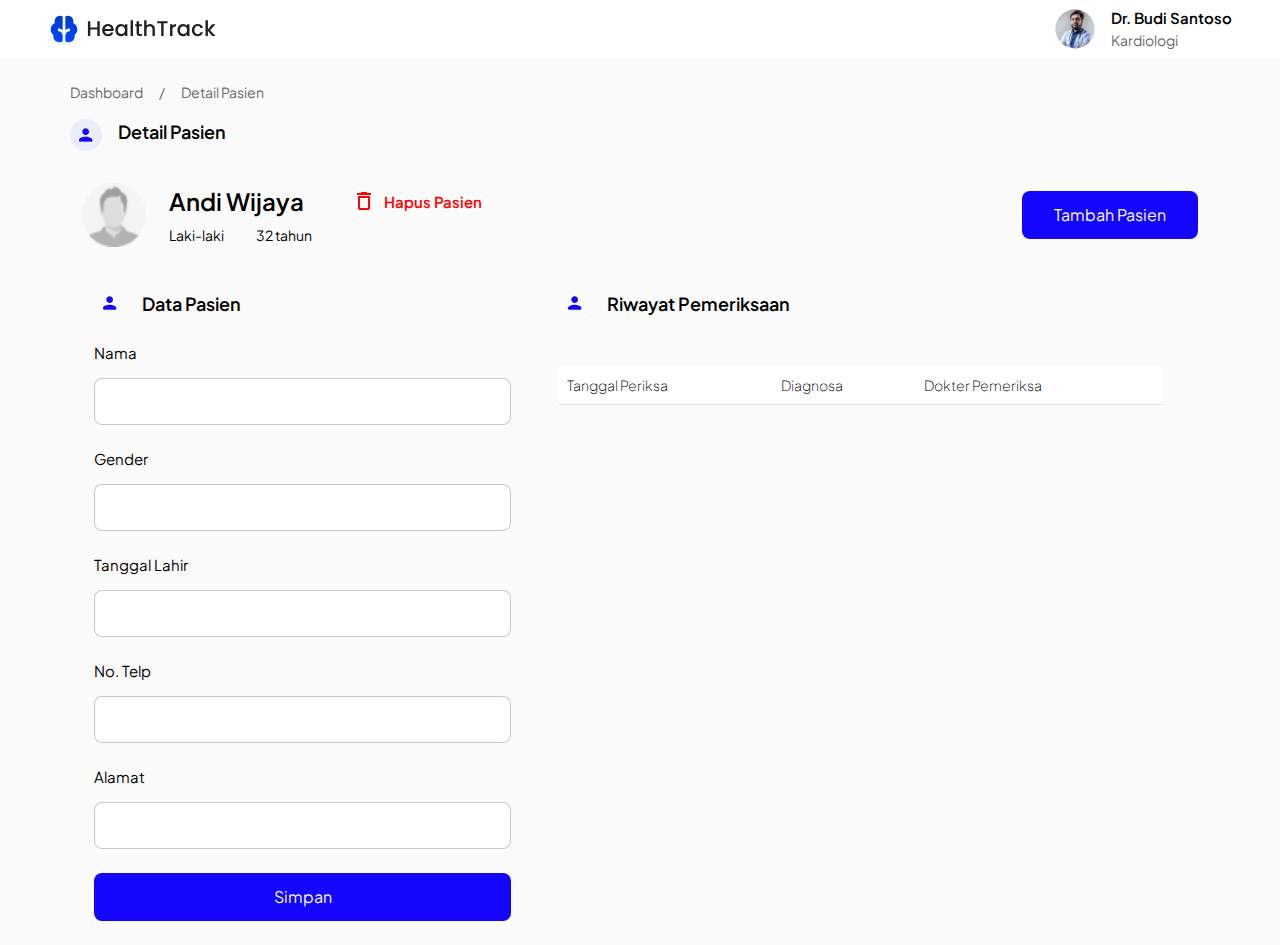
==== client/detail-pasien.html @ f68a46c5 "detail-pasien" ====
<!DOCTYPE html>
<html lang="en">
<head>
    <meta charset="UTF-8">
    <meta name="viewport" content="width=device-width, initial-scale=1.0">
    <link href="https://cdn.jsdelivr.net/npm/bootstrap@5.3.3/dist/css/bootstrap.min.css" rel="stylesheet" integrity="sha384-QWTKZyjpPEjISv5WaRU9OFeRpok6YctnYmDr5pNlyT2bRjXh0JMhjY6hW+ALEwIH" crossorigin="anonymous">
    <link href="https://cdn.jsdelivr.net/npm/bootstrap-icons@1.11.3/font/bootstrap-icons.min.css" rel="stylesheet" >
    <link rel="stylesheet" href="css/style.css">
    <link rel="icon" type="image/svg" href="assets/icon.svg">
    <title>Detail Pasien - Health Track</title>
</head>
<body>
    <div class="navbar">
        <img src="assets/logo.svg" alt="logo image">
        <div class="d-flex column gap-3 align-items-center hover-container">
            <img src="assets/profil_doctor.svg" width="40px" height="40px" alt="doctor">
            <div class="d-inline-flex flex-column gap-1">
                <span class="body-semibold">Dr. Budi Santoso</span>
                <span class="gray body">Kardiologi</span>
            </div>
            <div class="logout-menu">
                <span class="body">Logout</span>
            </div>
        </div>
    </div>

    <div class="container">
        <div class="d-flex row gap-3">
            <div class="navigasi mt-4 d-inline-flex gap-3 p-0">
                <a href="index.php">Dashboard</a>
                <a href="#">/</a>
                <a href="detail-pasien.html">Detail Pasien</a>
            </div>
            <div class="d-inline-flex gap-3 align-items-center p-0">
                <img src="assets/ic_person.png" alt="ic">
                <h2>Detail Pasien</h2>
            </div>

            <div class="d-flex justify-content-between mt-3">
                <div>
                    <div style="display: flex; align-items: center; gap: 23px;">
                        <img src="assets/male.png" width="64px" height="64px">
                        <div style="display: flex; flex-direction: column; align-items: flex-start; gap: 10px;">
                            <div style="display: flex; align-items: center; gap: 48px;">
                                <span class="detail-nama-pasien">Andi Wijaya</span>
                                <div style="display: flex; align-items: center; gap: 8px;">
                                    <svg xmlns="http://www.w3.org/2000/svg" width="24" height="24" viewBox="0 0 24 24" fill="none">
                                        <path d="M6 19C6 19.5304 6.21071 20.0391 6.58579 20.4142C6.96086 20.7893 7.46957 21 8 21H16C16.5304 21 17.0391 20.7893 17.4142 20.4142C17.7893 20.0391 18 19.5304 18 19V7H6V19ZM8 9H16V19H8V9ZM15.5 4L14.5 3H9.5L8.5 4H5V6H19V4H15.5Z" fill="#FF0000"/>
                                    </svg>
                                    <span class="hapus-pasien">
                                        Hapus Pasien
                                    </span>
                                </div>
                            </div>
                            <div style="display: flex; align-items: flex-start; gap: 32px;">
                                <span class="detail-data-pasien">
                                    Laki-laki
                                </span>
                                <span class="detail-data-pasien">
                                    32 tahun
                                </span>
                            </div>
                        </div>
                    </div>
                </div>
                <div class="d-flex align-items-center">
                    <a href="tambah-pasien.html" class="button-primary">Tambah Pasien</a>
                </div>
            </div>

            <div class="row">
                <div class="col-sm-5" style="display: flex; padding: 24px; flex-direction: column; align-items: flex-start; gap: 24px;">
                    <div style="display: flex; align-items: center; gap: 16px;">
                        <svg xmlns="http://www.w3.org/2000/svg" width="32" height="32" viewBox="0 0 32 32" fill="none">
                            <path d="M15.6667 16C17.5083 16 19 14.5083 19 12.6667C19 10.825 17.5083 9.33334 15.6667 9.33334C13.825 9.33334 12.3333 10.825 12.3333 12.6667C12.3333 14.5083 13.825 16 15.6667 16ZM15.6667 17.6667C13.4417 17.6667 9 18.7833 9 21V21.8333C9 22.2917 9.375 22.6667 9.83333 22.6667H21.5C21.9583 22.6667 22.3333 22.2917 22.3333 21.8333V21C22.3333 18.7833 17.8917 17.6667 15.6667 17.6667Z" fill="#1405FE"/>
                        </svg>
                        <span class="detail-data-pasien-teks">
                            Data Pasien
                        </span>
                    </div>
                    <div class="d-flex flex-column gap-3 w-100">
                        <span class="body-reguler">Nama</span>
                        <input type="text" class="data-input form-control" name="tanggal_lahir" id="tanggal_lahir">
                    </div>
                    <div class="d-flex flex-column gap-3 w-100">
                        <span class="body-reguler">Gender</span>
                        <select class="custom-dropdown form-control">
                            <option value="" disabled selected></option>
                            <option value="Laki-laki">Laki-laki</option>
                            <option value="Perempuan">Perempuan</option>
                        </select>
                    </div>
                    <div class="d-flex flex-column gap-3 w-100">
                        <span class="body-reguler">Tanggal Lahir</span>
                        <input type="text" class="data-input form-control" name="tanggal_lahir" id="tanggal_lahir">
                    </div>
                    <div class="d-flex flex-column gap-3 w-100">
                        <span class="body-reguler">No. Telp</span>
                        <input type="text" class="data-input form-control" name="tanggal_lahir" id="tanggal_lahir">
                    </div>
                    <div class="d-flex flex-column gap-3 w-100">
                        <span class="body-reguler">Alamat</span>
                        <input type="text" class="data-input form-control" name="tanggal_lahir" id="tanggal_lahir">
                    </div>
                    <div class="d-flex align-items-center w-100">
                        <input type="submit" class="button-primary w-100" value="Simpan">
                    </div>
                </div>
                <div class="col-sm-7" style="display: flex; padding: 24px; flex-direction: column; align-items: flex-start; gap: 24px;">
                    <div style="display: flex; align-items: center; gap: 16px;">
                        <svg xmlns="http://www.w3.org/2000/svg" width="32" height="32" viewBox="0 0 32 32" fill="none">
                            <path d="M15.6667 16C17.5083 16 19 14.5083 19 12.6667C19 10.825 17.5083 9.33334 15.6667 9.33334C13.825 9.33334 12.3333 10.825 12.3333 12.6667C12.3333 14.5083 13.825 16 15.6667 16ZM15.6667 17.6667C13.4417 17.6667 9 18.7833 9 21V21.8333C9 22.2917 9.375 22.6667 9.83333 22.6667H21.5C21.9583 22.6667 22.3333 22.2917 22.3333 21.8333V21C22.3333 18.7833 17.8917 17.6667 15.6667 17.6667Z" fill="#1405FE"/>
                        </svg>
                        <span class="detail-data-pasien-teks">
                            Riwayat Pemeriksaan
                        </span>
                    </div>
                    <div class="w-100">
                        <table class="table table-hover mt-4">
                            <thead>
                                <tr>
                                    <th>Tanggal Periksa</th>
                                    <th>Diagnosa</th>
                                    <th>Dokter Pemeriksa</th>
                                </tr>
                            </thead>
                                <tr>
                                </tr>
                            <tbody>

                            </tbody>
                        </table>
                    </div>
                </div>
            </div>
        
    </div>



</body>
</html>
---- client/css/style.css ----
@import url('https://fonts.googleapis.com/css2?family=Plus+Jakarta+Sans:ital,wght@0,200..800;1,200..800&display=swap');

:root {
    --Primary: #1405FE;
    --Black: #000000;
    --Gray: #6B6B6B;
    --Light-Grey: #FFFFFF;
    --Light-Blue: #ECECFF;
    --Base : #FBFBFB
}

body{
    font-family: "Plus Jakarta Sans";
    background-color: var(--Base);
    color: var(--Black);
}

.navbar{
    display: flex;
    padding: 8px 48px;
    justify-content: space-between;
    align-items: center;
    border-bottom: 1px solid var(--Light-Grey, #F4F4F5);
    background: #FFF;
    width: 100%;
}

h1{
    font-size: 24px;
    font-style: normal;
    font-weight: 600;
    line-height: normal;

}

h2{
    font-size: 18px;
    font-style: normal;
    font-weight: 600;
    line-height: normal;
}

.body-semibold{
    font-size: 15px;
    font-style: normal;
    font-weight: 600;
    line-height: normal;
}

.body-reguler{
    font-size: 15px;
    font-style: normal;
    font-weight: 400;
    line-height: normal;    
}

.body{
    font-size: 14px;
    font-style: normal;
    font-weight: 400;
    line-height: normal;
    
}

.gray{
    color: var(--Gray);
}

.hover-container {
    position: relative;
}

.logout-menu {
    color: red;
    display: none;
    position: absolute;
    top: 100%;
    left: 0;
    background-color: white;
    border-radius: 8px;
    width: 100%;
    padding: 10px;
    box-shadow: 0 2px 39px rgba(0, 0, 0, 0.082);
}

.hover-container:hover .logout-menu {
    display: block;
}

.daftar-pasien{
    padding: 12px 24px;
    flex-direction: column;
    align-items: flex-start;
    gap: 24px;
    border-radius: 8px;
    border: 1px solid var(--Light-Grey, #F4F4F5);
    background: #FFF;
}

.data-input {
    padding: 12px;
    align-items: center;
    font-size: 14px;
    color: black;
    border-radius: 8px;
    border: none;
    border: 1px solid rgba(0, 0, 0, 0.20);
    width: 100%;
}

.search-input {
    padding: 12px;
    align-items: center;
    font-size: 14px;
    color: black;
    border-radius: 8px;
    border: none;
    background-color: #F4F4F5;
    width: 400px;
}

.search-input::placeholder {
    color: var(--Gray);
    font-size: 14px;
}

.custom-dropdown {
    padding: 12px;
    align-items: center;
    font-size: 14px;
    color: black;
    border-radius: 8px;
    border: 1px solid rgba(0, 0, 0, 0.20);
    width: 100%;
}

.button-primary{
    padding: 12px 32px;
    text-decoration: none;
    color: white;
    border: none;
    border-radius: 8px;
    background: var(--Primary, #1405FE);
}

.button-primary:hover{
    background:#1000ece7;
}

.button-secondary{
    padding: 12px 32px;
    text-decoration: none;
    color: black;
    border: none;
    border-radius: 8px;
    background-color: #F4F4F5;
}

.button-secondary:hover{
    background-color: #F3F3FF;
    color: var(--Primary);
}

thead th{
    font-size: 14px;
    font-weight: 200;
    color: var(--Gray);
    vertical-align: middle;
}

td {
    vertical-align: middle;
    font-size: 14px;
    font-weight: 400;
}

td a {
    text-decoration: none;
    color: black;
}

.navigasi a{
    font-size: 14px;
    font-weight: 400;
    color: var(--Gray);
    text-decoration: none;
}

.container-form{
    border-radius: 8px;
    border: 1px solid var(--Light-Grey, #F4F4F5);
    background: #FFF;
    padding: 24px;
}

.hapus-pasien{
    color: #F00;
    text-align: center;
    font-family: "Plus Jakarta Sans";
    font-size: 15px;
    font-style: normal;
    font-weight: 600;
    line-height: normal;
}

.detail-nama-pasien{
    color: #000;
    text-align: center;

    /* h1 */
    font-family: "Plus Jakarta Sans";
    font-size: 24px;
    font-style: normal;
    font-weight: 600;
    line-height: normal;
}

.detail-data-pasien{
    color: #000;
    text-align: center;
    font-family: "Plus Jakarta Sans";
    font-size: 14px;
    font-style: normal;
    font-weight: 400;
    line-height: normal;
}

.detail-data-pasien-teks{
    color: var(--Black, #000);

    /* h2 */
    font-family: "Plus Jakarta Sans";
    font-size: 18px;
    font-style: normal;
    font-weight: 600;
    line-height: normal;
}
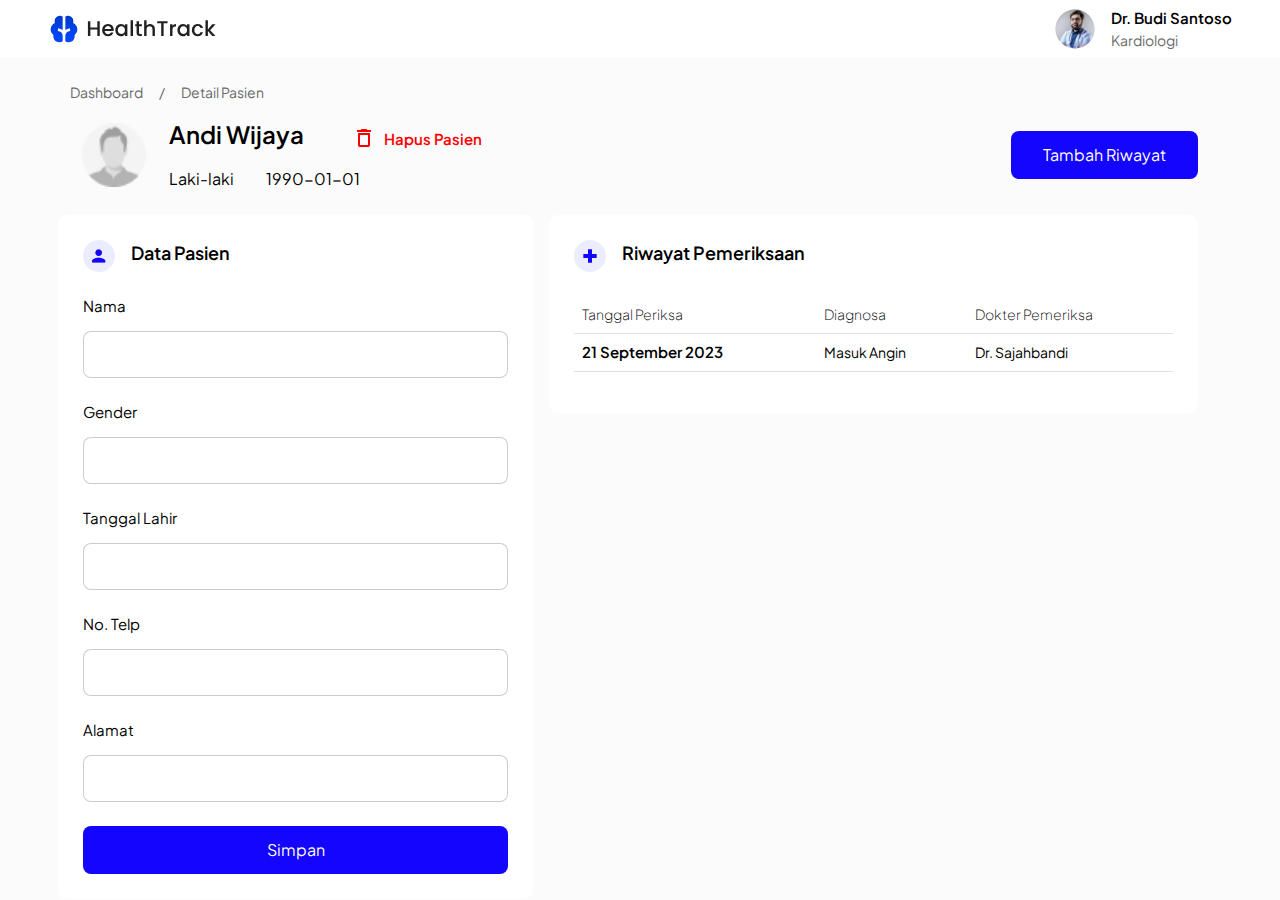
==== commit 3d5d164f: "add FE admin and user" ====
--- a/client/detail-pasien.html
+++ b/client/detail-pasien.html
@@ -11,7 +11,7 @@
 </head>
 <body>
     <div class="navbar">
-        <img src="assets/logo.svg" alt="logo image">
+        <a href="index.php"><img src="assets/logo.svg" alt="logo image"></a>
         <div class="d-flex column gap-3 align-items-center hover-container">
             <img src="assets/profil_doctor.svg" width="40px" height="40px" alt="doctor">
             <div class="d-inline-flex flex-column gap-1">
@@ -25,15 +25,11 @@
     </div>
 
     <div class="container">
-        <div class="d-flex row gap-3">
+        <div class="d-flex row">
             <div class="navigasi mt-4 d-inline-flex gap-3 p-0">
                 <a href="index.php">Dashboard</a>
                 <a href="#">/</a>
                 <a href="detail-pasien.html">Detail Pasien</a>
-            </div>
-            <div class="d-inline-flex gap-3 align-items-center p-0">
-                <img src="assets/ic_person.png" alt="ic">
-                <h2>Detail Pasien</h2>
             </div>
 
             <div class="d-flex justify-content-between mt-3">
@@ -42,14 +38,14 @@
                         <img src="assets/male.png" width="64px" height="64px">
                         <div style="display: flex; flex-direction: column; align-items: flex-start; gap: 10px;">
                             <div style="display: flex; align-items: center; gap: 48px;">
-                                <span class="detail-nama-pasien">Andi Wijaya</span>
+                                <h1>Andi Wijaya</h1>
                                 <div style="display: flex; align-items: center; gap: 8px;">
                                     <svg xmlns="http://www.w3.org/2000/svg" width="24" height="24" viewBox="0 0 24 24" fill="none">
                                         <path d="M6 19C6 19.5304 6.21071 20.0391 6.58579 20.4142C6.96086 20.7893 7.46957 21 8 21H16C16.5304 21 17.0391 20.7893 17.4142 20.4142C17.7893 20.0391 18 19.5304 18 19V7H6V19ZM8 9H16V19H8V9ZM15.5 4L14.5 3H9.5L8.5 4H5V6H19V4H15.5Z" fill="#FF0000"/>
                                     </svg>
-                                    <span class="hapus-pasien">
+                                    <a href="" class="body-semibold" style="color: red; text-decoration: none;">
                                         Hapus Pasien
-                                    </span>
+                                    </a>
                                 </div>
                             </div>
                             <div style="display: flex; align-items: flex-start; gap: 32px;">
@@ -57,26 +53,22 @@
                                     Laki-laki
                                 </span>
                                 <span class="detail-data-pasien">
-                                    32 tahun
+                                    1990-01-01
                                 </span>
                             </div>
                         </div>
                     </div>
                 </div>
                 <div class="d-flex align-items-center">
-                    <a href="tambah-pasien.html" class="button-primary">Tambah Pasien</a>
+                    <a href="tambah-riwayat.html" class="button-primary">Tambah Riwayat</a>
                 </div>
             </div>
 
-            <div class="row">
-                <div class="col-sm-5" style="display: flex; padding: 24px; flex-direction: column; align-items: flex-start; gap: 24px;">
+            <div class="row mt-4 p-0">
+                <div class="col-sm-5 container-form" style="display: flex; padding: 24px; flex-direction: column; align-items: flex-start; gap: 24px;">
                     <div style="display: flex; align-items: center; gap: 16px;">
-                        <svg xmlns="http://www.w3.org/2000/svg" width="32" height="32" viewBox="0 0 32 32" fill="none">
-                            <path d="M15.6667 16C17.5083 16 19 14.5083 19 12.6667C19 10.825 17.5083 9.33334 15.6667 9.33334C13.825 9.33334 12.3333 10.825 12.3333 12.6667C12.3333 14.5083 13.825 16 15.6667 16ZM15.6667 17.6667C13.4417 17.6667 9 18.7833 9 21V21.8333C9 22.2917 9.375 22.6667 9.83333 22.6667H21.5C21.9583 22.6667 22.3333 22.2917 22.3333 21.8333V21C22.3333 18.7833 17.8917 17.6667 15.6667 17.6667Z" fill="#1405FE"/>
-                        </svg>
-                        <span class="detail-data-pasien-teks">
-                            Data Pasien
-                        </span>
+                        <img src="assets/ic_person.png" alt="">
+                        <h2>Data Pasien</h2>
                     </div>
                     <div class="d-flex flex-column gap-3 w-100">
                         <span class="body-reguler">Nama</span>
@@ -106,30 +98,32 @@
                         <input type="submit" class="button-primary w-100" value="Simpan">
                     </div>
                 </div>
-                <div class="col-sm-7" style="display: flex; padding: 24px; flex-direction: column; align-items: flex-start; gap: 24px;">
-                    <div style="display: flex; align-items: center; gap: 16px;">
-                        <svg xmlns="http://www.w3.org/2000/svg" width="32" height="32" viewBox="0 0 32 32" fill="none">
-                            <path d="M15.6667 16C17.5083 16 19 14.5083 19 12.6667C19 10.825 17.5083 9.33334 15.6667 9.33334C13.825 9.33334 12.3333 10.825 12.3333 12.6667C12.3333 14.5083 13.825 16 15.6667 16ZM15.6667 17.6667C13.4417 17.6667 9 18.7833 9 21V21.8333C9 22.2917 9.375 22.6667 9.83333 22.6667H21.5C21.9583 22.6667 22.3333 22.2917 22.3333 21.8333V21C22.3333 18.7833 17.8917 17.6667 15.6667 17.6667Z" fill="#1405FE"/>
-                        </svg>
-                        <span class="detail-data-pasien-teks">
-                            Riwayat Pemeriksaan
-                        </span>
-                    </div>
-                    <div class="w-100">
-                        <table class="table table-hover mt-4">
-                            <thead>
-                                <tr>
-                                    <th>Tanggal Periksa</th>
-                                    <th>Diagnosa</th>
-                                    <th>Dokter Pemeriksa</th>
-                                </tr>
-                            </thead>
-                                <tr>
-                                </tr>
-                            <tbody>
-
-                            </tbody>
-                        </table>
+                <div class="col-sm-7 p-0">
+                    <div class="ms-3 container-form" style="display: flex; padding: 24px; flex-direction: column; align-items: flex-start; gap: 24px;">
+                        <div style="display: flex; align-items: center; gap: 16px;">
+                            <img src="assets/ic_medical.svg" width="32px" alt="riwayat">
+                            <h2 class="detail-data-pasien-teks">
+                                Riwayat Pemeriksaan
+                            </h2>
+                        </div>
+                        <div class="w-100">
+                            <table class="table table-hover">
+                                <thead>
+                                    <tr>
+                                        <th>Tanggal Periksa</th>
+                                        <th>Diagnosa</th>
+                                        <th>Dokter Pemeriksa</th>
+                                    </tr>
+                                </thead>
+                                    <tr>
+                                    </tr>
+                                <tbody>
+                                    <td><a href="detail-riwayat.html" class="body-semibold">21 September 2023</a></td>
+                                    <td>Masuk Angin</td>
+                                    <td>Dr. Sajahbandi</td>
+                                </tbody>
+                            </table>
+                        </div>
                     </div>
                 </div>
             </div>
--- a/client/css/style.css
+++ b/client/css/style.css
@@ -191,47 +191,4 @@
     border: 1px solid var(--Light-Grey, #F4F4F5);
     background: #FFF;
     padding: 24px;
-}
-
-.hapus-pasien{
-    color: #F00;
-    text-align: center;
-    font-family: "Plus Jakarta Sans";
-    font-size: 15px;
-    font-style: normal;
-    font-weight: 600;
-    line-height: normal;
-}
-
-.detail-nama-pasien{
-    color: #000;
-    text-align: center;
-
-    /* h1 */
-    font-family: "Plus Jakarta Sans";
-    font-size: 24px;
-    font-style: normal;
-    font-weight: 600;
-    line-height: normal;
-}
-
-.detail-data-pasien{
-    color: #000;
-    text-align: center;
-    font-family: "Plus Jakarta Sans";
-    font-size: 14px;
-    font-style: normal;
-    font-weight: 400;
-    line-height: normal;
-}
-
-.detail-data-pasien-teks{
-    color: var(--Black, #000);
-
-    /* h2 */
-    font-family: "Plus Jakarta Sans";
-    font-size: 18px;
-    font-style: normal;
-    font-weight: 600;
-    line-height: normal;
 }